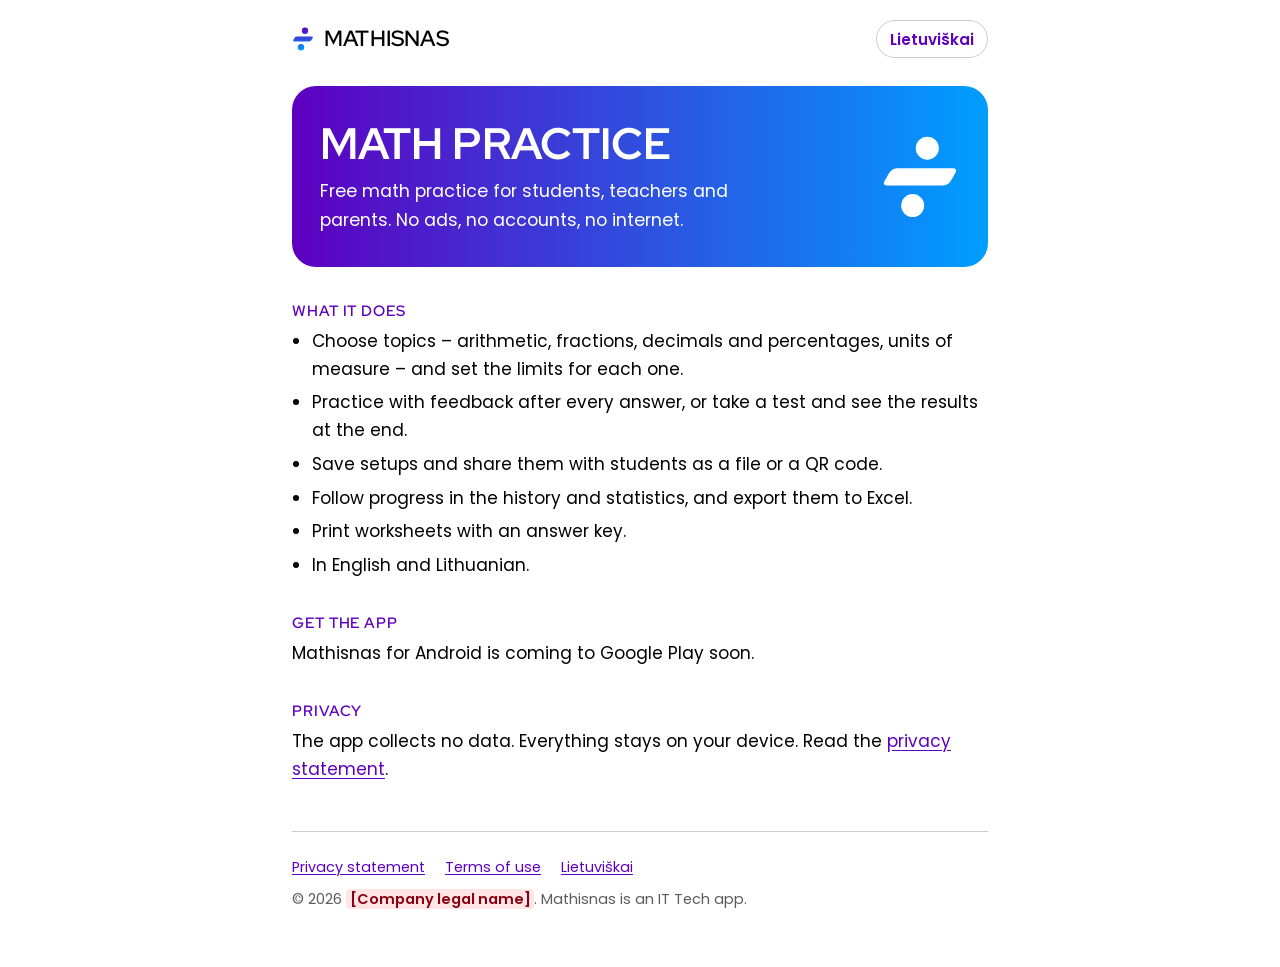
==== index.html @ a38fb120 "mathisnas.com: app page, privacy statement and terms of use (EN, LT) Draft: company name, address, c" ====
<!DOCTYPE html>
<html lang="en">
<head>
  <meta charset="utf-8">
  <meta name="viewport" content="width=device-width, initial-scale=1">
  <title>Mathisnas – Math practice</title>
  <meta name="description" content="Free math practice for students, teachers and parents. No ads, no accounts, no internet.">
  <link rel="canonical" href="https://mathisnas.com/">
  <link rel="alternate" hreflang="en" href="https://mathisnas.com/">
  <link rel="alternate" hreflang="lt" href="https://mathisnas.com/lt/">
  <link rel="icon" href="favicon.svg" type="image/svg+xml">
  <link rel="apple-touch-icon" href="apple-touch-icon.png">
  <link rel="stylesheet" href="assets/site.css">
</head>
<body>
  <div class="page">
    <header class="site-header">
      <a class="brand" href="./"><img src="assets/mark.svg" alt="">Mathisnas</a>
      <a class="lang" href="lt/" hreflang="lt" lang="lt">Lietuviškai</a>
    </header>

    <main>
      <section class="hero">
        <h1>Math practice</h1>
        <p>Free math practice for students, teachers and parents. No ads, no accounts, no internet.</p>
        <img class="hero-mark" src="assets/mark-white.svg" alt="">
      </section>

      <h2>What it does</h2>
      <ul>
        <li>Choose topics – arithmetic, fractions, decimals and percentages, units of measure – and set the limits for each one.</li>
        <li>Practice with feedback after every answer, or take a test and see the results at the end.</li>
        <li>Save setups and share them with students as a file or a QR code.</li>
        <li>Follow progress in the history and statistics, and export them to Excel.</li>
        <li>Print worksheets with an answer key.</li>
        <li>In English and Lithuanian.</li>
      </ul>

      <h2>Get the app</h2>
      <p>Mathisnas for Android is coming to Google Play soon.</p>

      <h2>Privacy</h2>
      <p>The app collects no data. Everything stays on your device. Read the <a href="privacy/">privacy statement</a>.</p>
    </main>

    <footer class="site-footer">
      <nav aria-label="Site">
        <a href="privacy/">Privacy statement</a>
        <a href="terms/">Terms of use</a>
        <a href="lt/" hreflang="lt" lang="lt">Lietuviškai</a>
      </nav>
      <p>© 2026 <span class="todo">[Company legal name]</span>. Mathisnas is an IT Tech app.</p>
    </footer>
  </div>
</body>
</html>
---- assets/site.css ----
/* mathisnas.com - IT Tech brand (colours from the Mathisnas theme, docs/brand in the app repo).
   Everything is served from this site: no fonts, scripts or images from anywhere else. */

@font-face {
  font-family: "Red Hat Display";
  src: url("fonts/red_hat_display.ttf") format("truetype");
  font-weight: 300 900;
  font-display: swap;
}
@font-face {
  font-family: "Poppins";
  src: url("fonts/poppins_regular.ttf") format("truetype");
  font-weight: 400;
  font-display: swap;
}
@font-face {
  font-family: "Poppins";
  src: url("fonts/poppins_semibold.ttf") format("truetype");
  font-weight: 600;
  font-display: swap;
}

:root {
  color-scheme: light dark;
  --primary: #5E00BF;
  --primary-container: #EDEAFF;
  --on-primary-container: #3C007E;
  --background: #FFFFFF;
  --on-background: #000000;
  --on-surface-variant: #5C5C5C;
  --outline-variant: #CCCCCC;
  --surface-container: #F3F3F3;
  --brand-gradient: linear-gradient(90deg, #5E00BF 0%, #009EFF 100%);
}
@media (prefers-color-scheme: dark) {
  :root {
    --primary: #AA8CFF;
    --primary-container: #3C007E;
    --on-primary-container: #DBD2FF;
    --background: #000000;
    --on-background: #FFFFFF;
    --on-surface-variant: #A3A3A3;
    --outline-variant: #404040;
    --surface-container: #171717;
  }
}

* { box-sizing: border-box; }

html { -webkit-text-size-adjust: 100%; }

body {
  margin: 0;
  background: var(--background);
  color: var(--on-background);
  font-family: "Poppins", system-ui, sans-serif;
  font-size: 1.0625rem;
  line-height: 1.65;
}

.page {
  max-width: 46rem;
  margin: 0 auto;
  padding: 0 1.25rem;
}

/* Header: the mark and the app name, language switch on the right */
.site-header {
  display: flex;
  align-items: center;
  justify-content: space-between;
  gap: 1rem;
  padding: 1.25rem 0;
}
.brand {
  display: inline-flex;
  align-items: center;
  gap: 0.6rem;
  color: inherit;
  text-decoration: none;
  font-family: "Red Hat Display", system-ui, sans-serif;
  font-weight: 600;
  font-size: 1.35rem;
  letter-spacing: 0.01em;
  text-transform: uppercase;
}
.brand img { width: 1.4rem; height: auto; }
.lang {
  font-weight: 600;
  font-size: 0.95rem;
  color: var(--primary);
  text-decoration: none;
  padding: 0.35rem 0.8rem;
  border: 1px solid var(--outline-variant);
  border-radius: 999px;
}
.lang:hover { background: var(--primary-container); }

/* Headings: Red Hat Display, always uppercase (the brand rule) */
h1, h2 {
  font-family: "Red Hat Display", system-ui, sans-serif;
  text-transform: uppercase;
  line-height: 1.15;
}
h1 {
  font-weight: 700;
  font-size: clamp(2rem, 6vw, 2.75rem);
  margin: 1.5rem 0 0.5rem;
}
h2 {
  font-weight: 600;
  font-size: 0.95rem;
  letter-spacing: 0.06em;
  color: var(--primary);
  margin: 2.25rem 0 0.4rem;
}
p, ul { margin: 0 0 1rem; }
ul { padding-left: 1.25rem; }
li { margin-bottom: 0.35rem; }

a { color: var(--primary); text-underline-offset: 0.15em; }
a:focus-visible, .lang:focus-visible, .brand:focus-visible {
  outline: 3px solid var(--primary);
  outline-offset: 3px;
  border-radius: 6px;
}

.updated { color: var(--on-surface-variant); font-size: 0.95rem; }

/* The one gradient element of a page: white text on the purple side, the mark on the blue end */
.hero {
  position: relative;
  background: var(--brand-gradient);
  color: #FFFFFF;
  border-radius: 24px;
  padding: 2rem 1.75rem;
  margin: 0.5rem 0 1.5rem;
  overflow: hidden;
}
.hero > * { max-width: 65%; }
.hero h1 { margin-top: 0; color: #FFFFFF; }
.hero p { margin-bottom: 0; font-size: 1.1rem; }
.hero .hero-mark {
  position: absolute;
  right: 1.75rem;
  top: 50%;
  transform: translateY(-50%);
  width: 5rem;
  max-width: none;
}

/* The short version of a legal page */
.summary {
  background: var(--primary-container);
  color: var(--on-primary-container);
  border-radius: 16px;
  padding: 1rem 1.25rem;
  font-weight: 600;
  margin: 1rem 0 1.5rem;
}

.note {
  background: var(--surface-container);
  border-radius: 16px;
  padding: 1rem 1.25rem;
}

/* Placeholders the owner still has to fill in; must not be published */
.todo {
  background: #FFE6E4;
  color: #880011;
  border-radius: 4px;
  padding: 0 0.25em;
  font-weight: 600;
}

.site-footer {
  margin-top: 3rem;
  padding: 1.5rem 0 2.5rem;
  border-top: 1px solid var(--outline-variant);
  color: var(--on-surface-variant);
  font-size: 0.9rem;
}
.site-footer nav { display: flex; flex-wrap: wrap; gap: 0.5rem 1.25rem; margin-bottom: 0.5rem; }

@media (max-width: 30rem) {
  .hero { padding: 1.5rem 1.25rem; }
  .hero .hero-mark { width: 3.25rem; right: 1.1rem; }
}
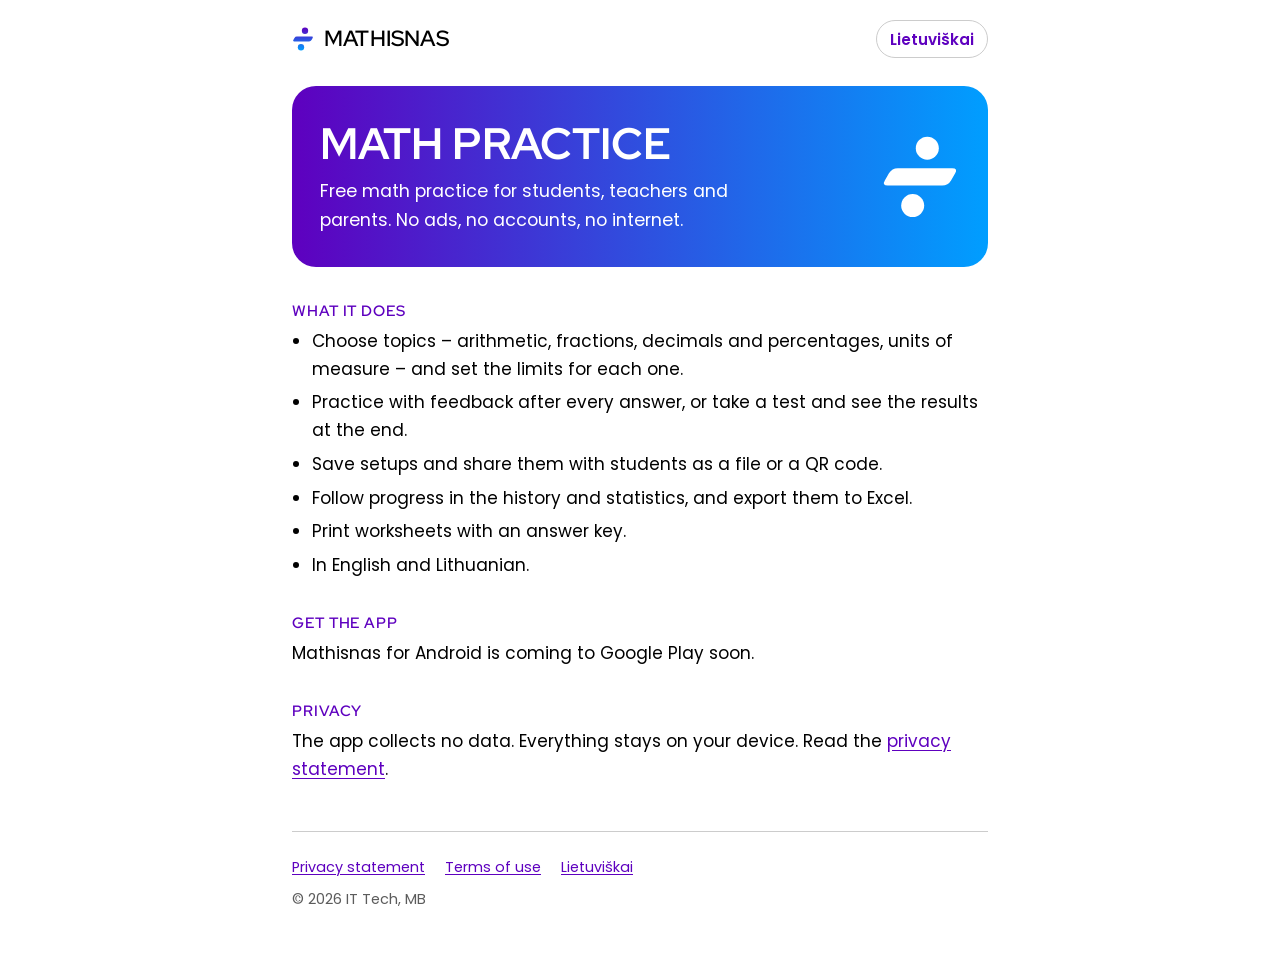
==== commit b9b64460: "Company details: IT Tech, MB, Vilnius; contact info@ittechgo.com; Lithuanian law Co-Authored-By: Cla" ====
--- a/index.html
+++ b/index.html
@@ -49,7 +49,7 @@
         <a href="terms/">Terms of use</a>
         <a href="lt/" hreflang="lt" lang="lt">Lietuviškai</a>
       </nav>
-      <p>© 2026 <span class="todo">[Company legal name]</span>. Mathisnas is an IT Tech app.</p>
+      <p>© 2026 IT Tech, MB</p>
     </footer>
   </div>
 </body>
